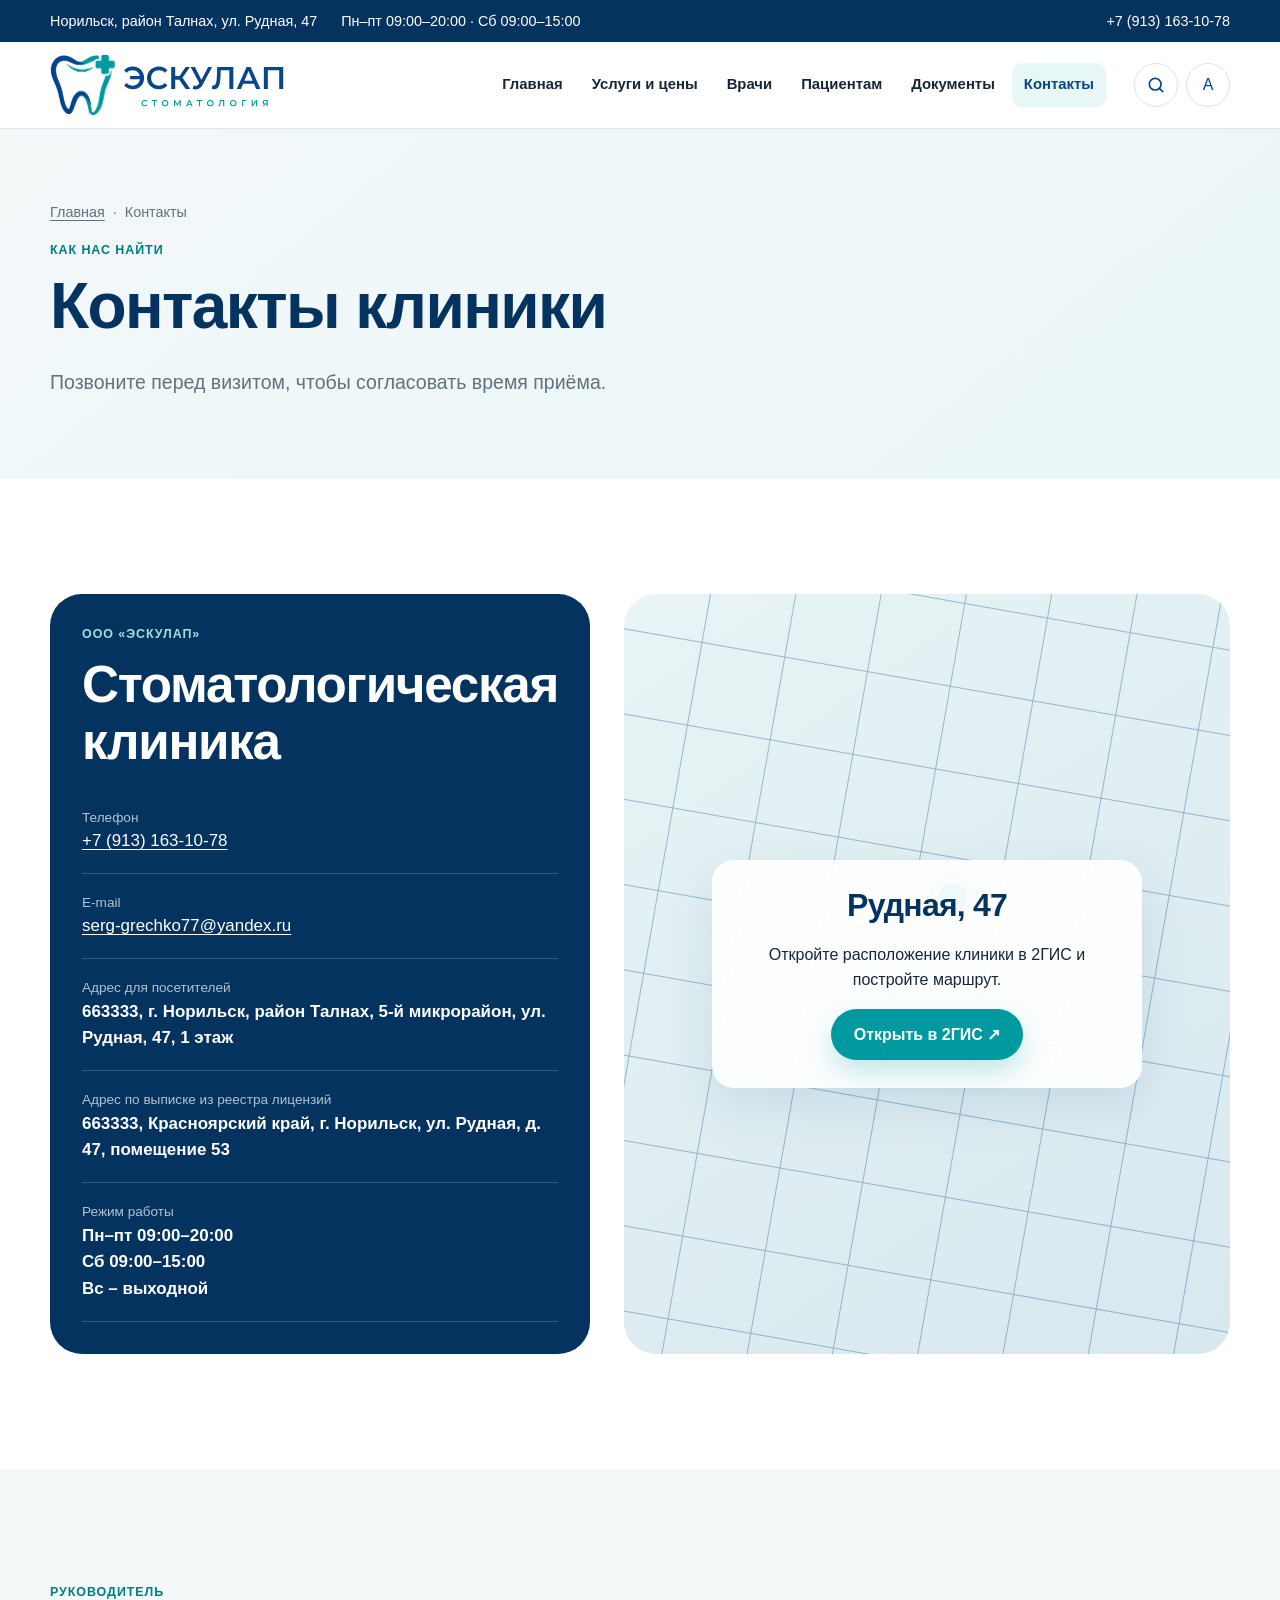
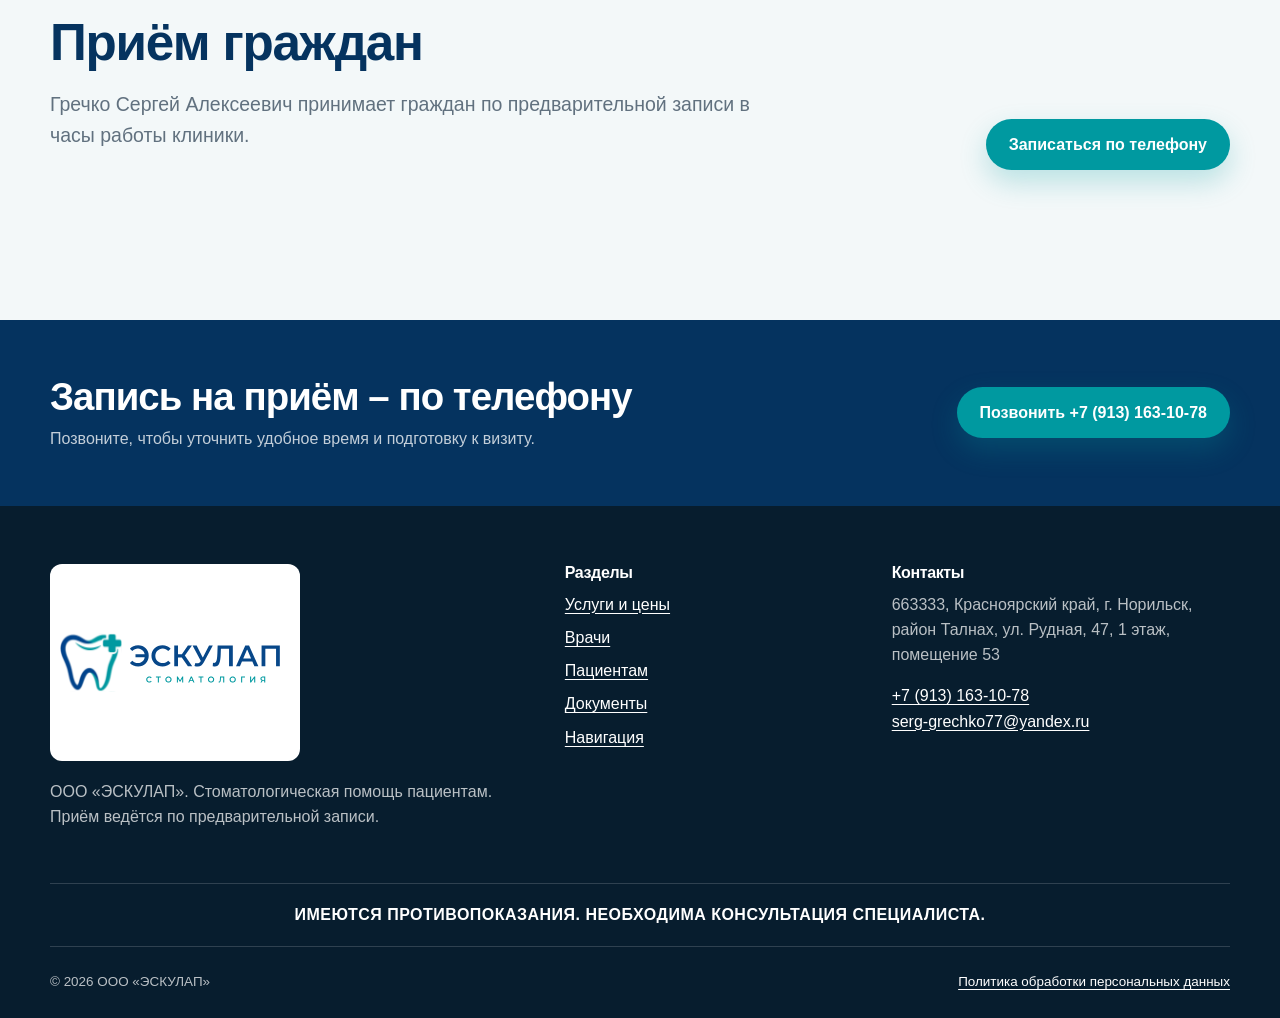
==== contacts/index.html @ ebbd6f12 "New update" ====
<!doctype html>
<html lang="ru">
<head>
  <meta charset="utf-8"><meta name="viewport" content="width=device-width, initial-scale=1, viewport-fit=cover"><meta name="description" content="Контакты стоматологии «Эскулап» в Талнахе: Норильск, улица Рудная, 47. Телефон +7 (913) 163-10-78."><meta name="theme-color" content="#074789"><title>Контакты – стоматология «Эскулап»</title>
  <base href="../">
  <link rel="icon" href="media/favicon.svg?v=20261101-1" type="image/svg+xml">
  <link rel="stylesheet" href="assets/css/styles.css?v=20261115-4"><script src="assets/js/shell.js?v=20261115-2" defer></script><script src="assets/js/main.js?v=20261115-1" defer></script>
</head>
<body><div data-site-header></div><main id="main">
  <section class="page-hero"><div class="container"><nav class="breadcrumbs" aria-label="Хлебные крошки"><a href="./">Главная</a><span>·</span><span>Контакты</span></nav><p class="eyebrow">Как нас найти</p><h1>Контакты клиники</h1><p class="lead">Позвоните перед визитом, чтобы согласовать время приёма.</p></div></section>
  <section class="section"><div class="container contact-grid">
    <div class="contact-panel"><p class="eyebrow" style="color:#9de1df">ООО «ЭСКУЛАП»</p><h2>Стоматологическая клиника</h2><ul class="contact-list"><li><span>Телефон</span><a data-phone href="tel:+79131631078">+7 (913) 163-10-78</a></li><li><span>E-mail</span><a href="mailto:serg-grechko77@yandex.ru">serg-grechko77@yandex.ru</a></li><li><span>Адрес для посетителей</span><strong>663333, г. Норильск, район Талнах, 5-й микрорайон, ул. Рудная, 47, 1 этаж</strong></li><li><span>Адрес по выписке из реестра лицензий</span><strong>663333, Красноярский край, г. Норильск, ул. Рудная, д. 47, помещение 53</strong></li><li><span>Режим работы</span><strong>Пн–пт 09:00–20:00<br>Сб 09:00–15:00<br>Вс – выходной</strong></li></ul></div>
    <div class="map-card"><div class="map-card__content"><h2 style="font-size:2rem">Рудная, 47</h2><p>Откройте расположение клиники в 2ГИС и постройте маршрут.</p><div class="map-actions"><a class="button button--primary" href="https://go.2gis.com/IZ2tV" target="_blank" rel="noopener">Открыть в 2ГИС ↗</a></div></div></div>
  </div></section>
  <section class="section section--soft"><div class="container"><div class="section-heading"><div><p class="eyebrow">Руководитель</p><h2>Приём граждан</h2><p class="lead">Гречко Сергей Алексеевич принимает граждан по предварительной записи в часы работы клиники.</p></div><a class="button button--primary" data-phone href="tel:+79131631078">Записаться по телефону</a></div></div></section>
</main><div data-site-footer></div></body></html>
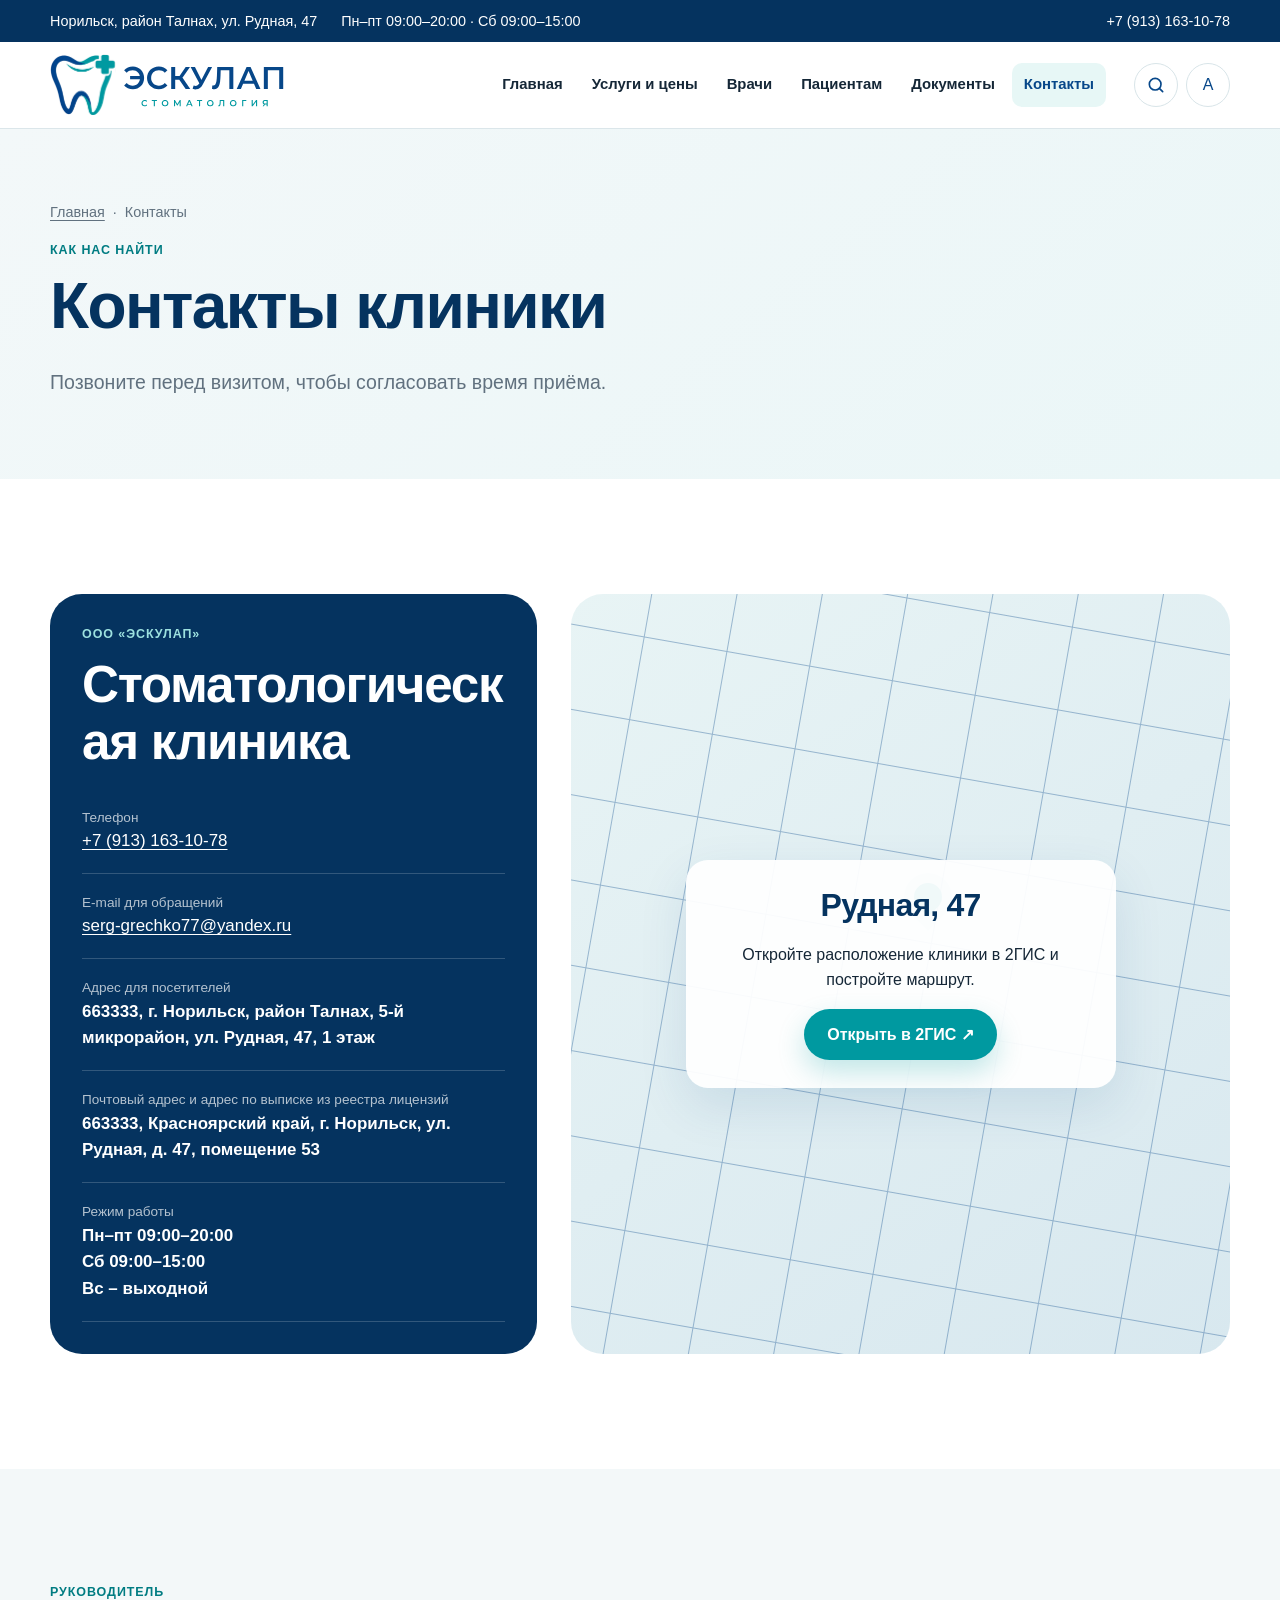
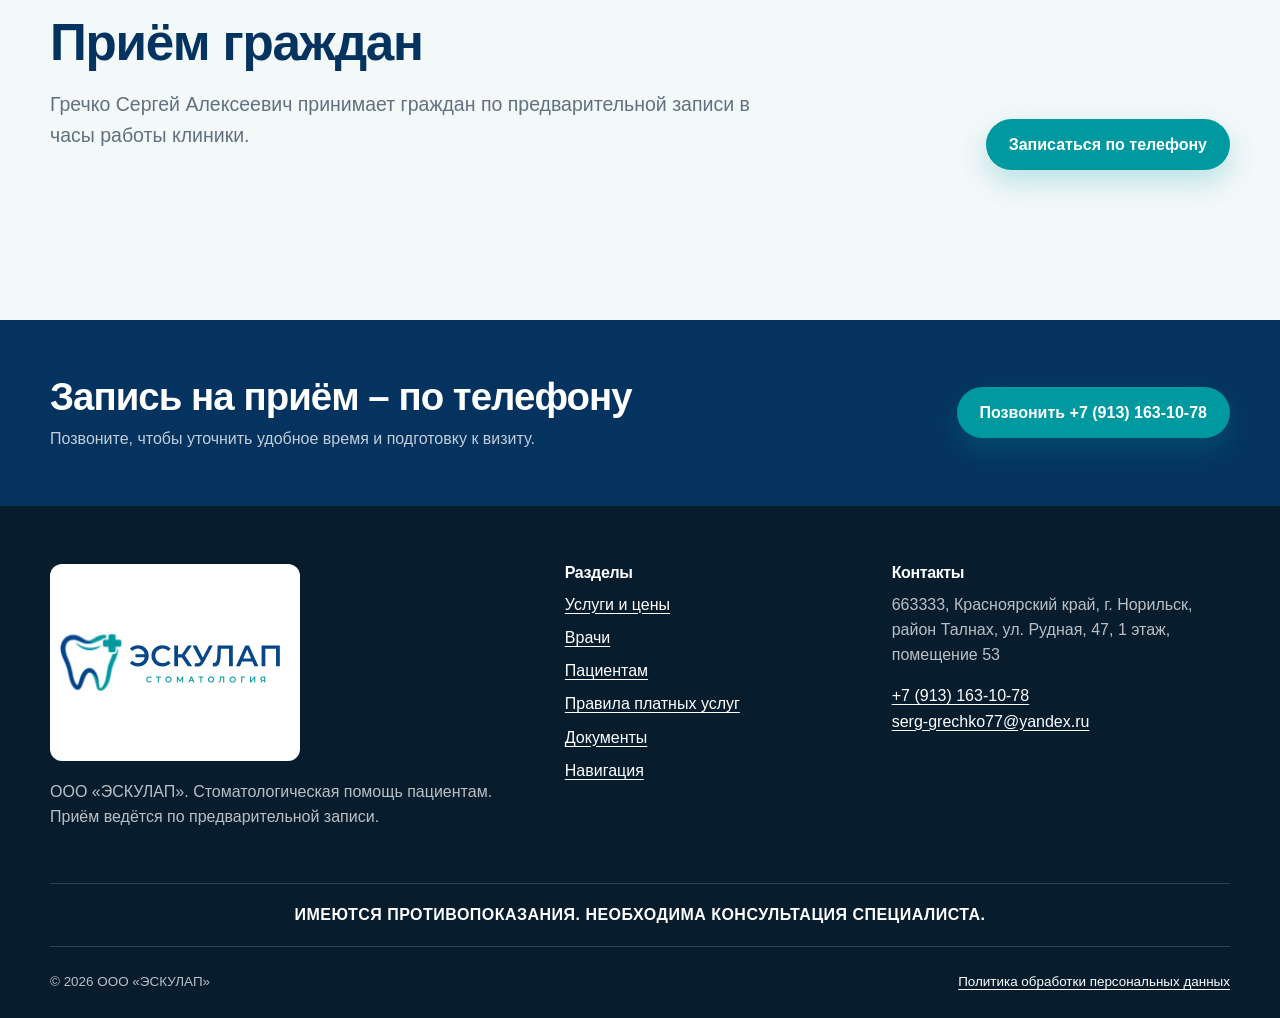
==== commit 6461ecf7: "New update" ====
--- a/contacts/index.html
+++ b/contacts/index.html
@@ -4,12 +4,12 @@
   <meta charset="utf-8"><meta name="viewport" content="width=device-width, initial-scale=1, viewport-fit=cover"><meta name="description" content="Контакты стоматологии «Эскулап» в Талнахе: Норильск, улица Рудная, 47. Телефон +7 (913) 163-10-78."><meta name="theme-color" content="#074789"><title>Контакты – стоматология «Эскулап»</title>
   <base href="../">
   <link rel="icon" href="media/favicon.svg?v=20261101-1" type="image/svg+xml">
-  <link rel="stylesheet" href="assets/css/styles.css?v=20261115-4"><script src="assets/js/shell.js?v=20261115-2" defer></script><script src="assets/js/main.js?v=20261115-1" defer></script>
+  <link rel="stylesheet" href="assets/css/styles.css?v=20261115-7"><script src="assets/js/shell.js?v=20261115-3" defer></script><script src="assets/js/main.js?v=20261115-2" defer></script>
 </head>
 <body><div data-site-header></div><main id="main">
   <section class="page-hero"><div class="container"><nav class="breadcrumbs" aria-label="Хлебные крошки"><a href="./">Главная</a><span>·</span><span>Контакты</span></nav><p class="eyebrow">Как нас найти</p><h1>Контакты клиники</h1><p class="lead">Позвоните перед визитом, чтобы согласовать время приёма.</p></div></section>
   <section class="section"><div class="container contact-grid">
-    <div class="contact-panel"><p class="eyebrow" style="color:#9de1df">ООО «ЭСКУЛАП»</p><h2>Стоматологическая клиника</h2><ul class="contact-list"><li><span>Телефон</span><a data-phone href="tel:+79131631078">+7 (913) 163-10-78</a></li><li><span>E-mail</span><a href="mailto:serg-grechko77@yandex.ru">serg-grechko77@yandex.ru</a></li><li><span>Адрес для посетителей</span><strong>663333, г. Норильск, район Талнах, 5-й микрорайон, ул. Рудная, 47, 1 этаж</strong></li><li><span>Адрес по выписке из реестра лицензий</span><strong>663333, Красноярский край, г. Норильск, ул. Рудная, д. 47, помещение 53</strong></li><li><span>Режим работы</span><strong>Пн–пт 09:00–20:00<br>Сб 09:00–15:00<br>Вс – выходной</strong></li></ul></div>
+    <div class="contact-panel"><p class="eyebrow" style="color:#9de1df">ООО «ЭСКУЛАП»</p><h2>Стоматологическая клиника</h2><ul class="contact-list"><li><span>Телефон</span><a data-phone href="tel:+79131631078">+7 (913) 163-10-78</a></li><li><span>E-mail для обращений</span><a href="mailto:serg-grechko77@yandex.ru">serg-grechko77@yandex.ru</a></li><li><span>Адрес для посетителей</span><strong>663333, г. Норильск, район Талнах, 5-й микрорайон, ул. Рудная, 47, 1 этаж</strong></li><li><span>Почтовый адрес и адрес по выписке из реестра лицензий</span><strong>663333, Красноярский край, г. Норильск, ул. Рудная, д. 47, помещение 53</strong></li><li><span>Режим работы</span><strong>Пн–пт 09:00–20:00<br>Сб 09:00–15:00<br>Вс – выходной</strong></li></ul></div>
     <div class="map-card"><div class="map-card__content"><h2 style="font-size:2rem">Рудная, 47</h2><p>Откройте расположение клиники в 2ГИС и постройте маршрут.</p><div class="map-actions"><a class="button button--primary" href="https://go.2gis.com/IZ2tV" target="_blank" rel="noopener">Открыть в 2ГИС ↗</a></div></div></div>
   </div></section>
   <section class="section section--soft"><div class="container"><div class="section-heading"><div><p class="eyebrow">Руководитель</p><h2>Приём граждан</h2><p class="lead">Гречко Сергей Алексеевич принимает граждан по предварительной записи в часы работы клиники.</p></div><a class="button button--primary" data-phone href="tel:+79131631078">Записаться по телефону</a></div></div></section>
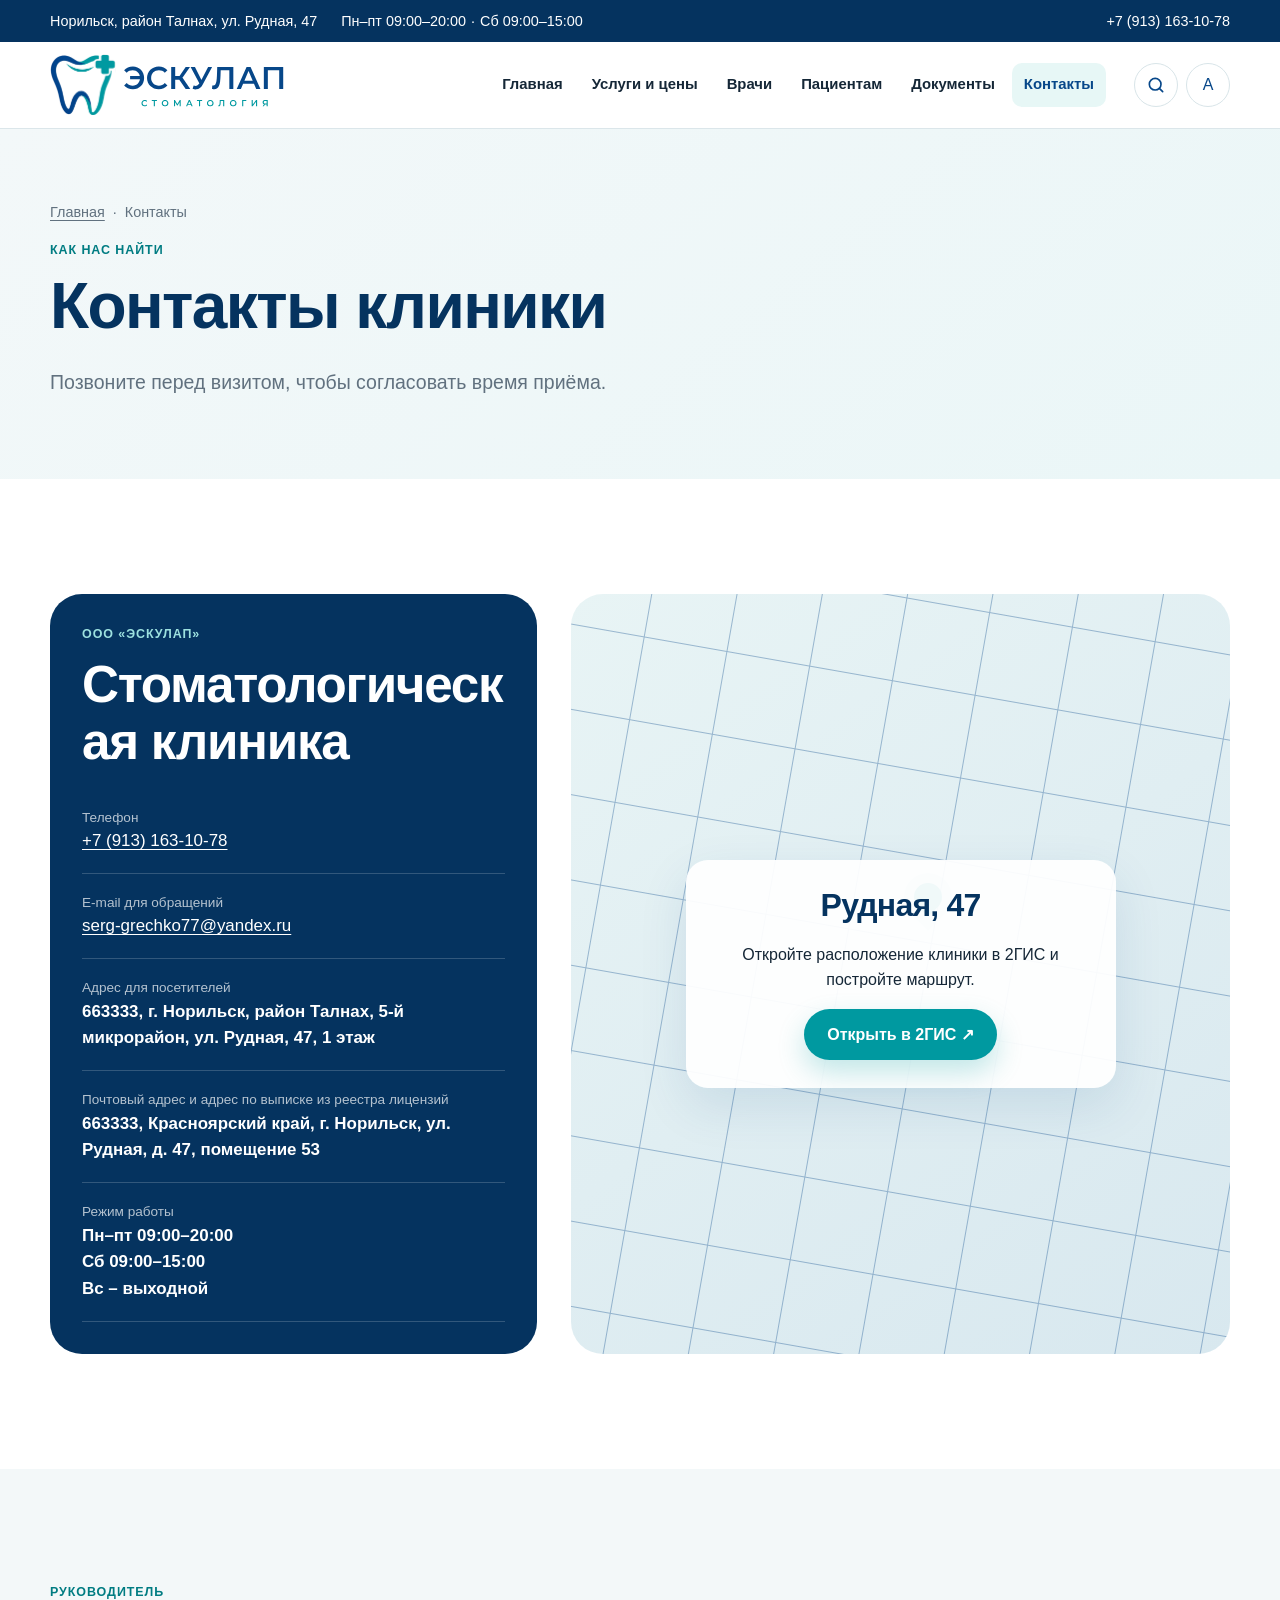
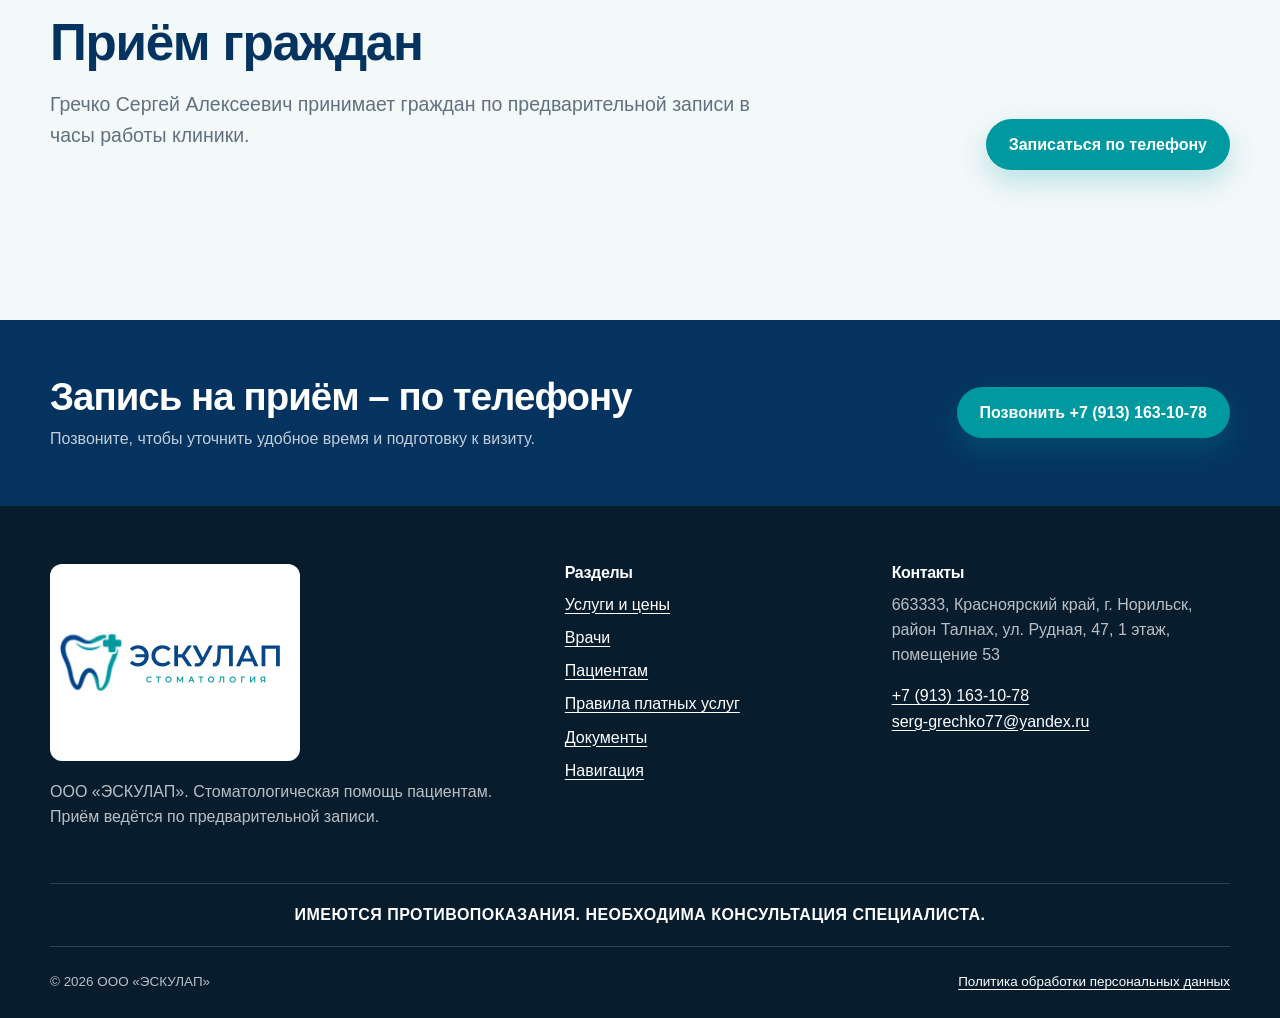
==== commit 6b65cb0e: "New update" ====
--- a/contacts/index.html
+++ b/contacts/index.html
@@ -4,7 +4,7 @@
   <meta charset="utf-8"><meta name="viewport" content="width=device-width, initial-scale=1, viewport-fit=cover"><meta name="description" content="Контакты стоматологии «Эскулап» в Талнахе: Норильск, улица Рудная, 47. Телефон +7 (913) 163-10-78."><meta name="theme-color" content="#074789"><title>Контакты – стоматология «Эскулап»</title>
   <base href="../">
   <link rel="icon" href="media/favicon.svg?v=20261101-1" type="image/svg+xml">
-  <link rel="stylesheet" href="assets/css/styles.css?v=20261115-7"><script src="assets/js/shell.js?v=20261115-3" defer></script><script src="assets/js/main.js?v=20261115-2" defer></script>
+  <link rel="stylesheet" href="assets/css/styles.css?v=20261116-13"><script src="assets/js/shell.js?v=20261116-4" defer></script><script src="assets/js/main.js?v=20261116-3" defer></script>
 </head>
 <body><div data-site-header></div><main id="main">
   <section class="page-hero"><div class="container"><nav class="breadcrumbs" aria-label="Хлебные крошки"><a href="./">Главная</a><span>·</span><span>Контакты</span></nav><p class="eyebrow">Как нас найти</p><h1>Контакты клиники</h1><p class="lead">Позвоните перед визитом, чтобы согласовать время приёма.</p></div></section>
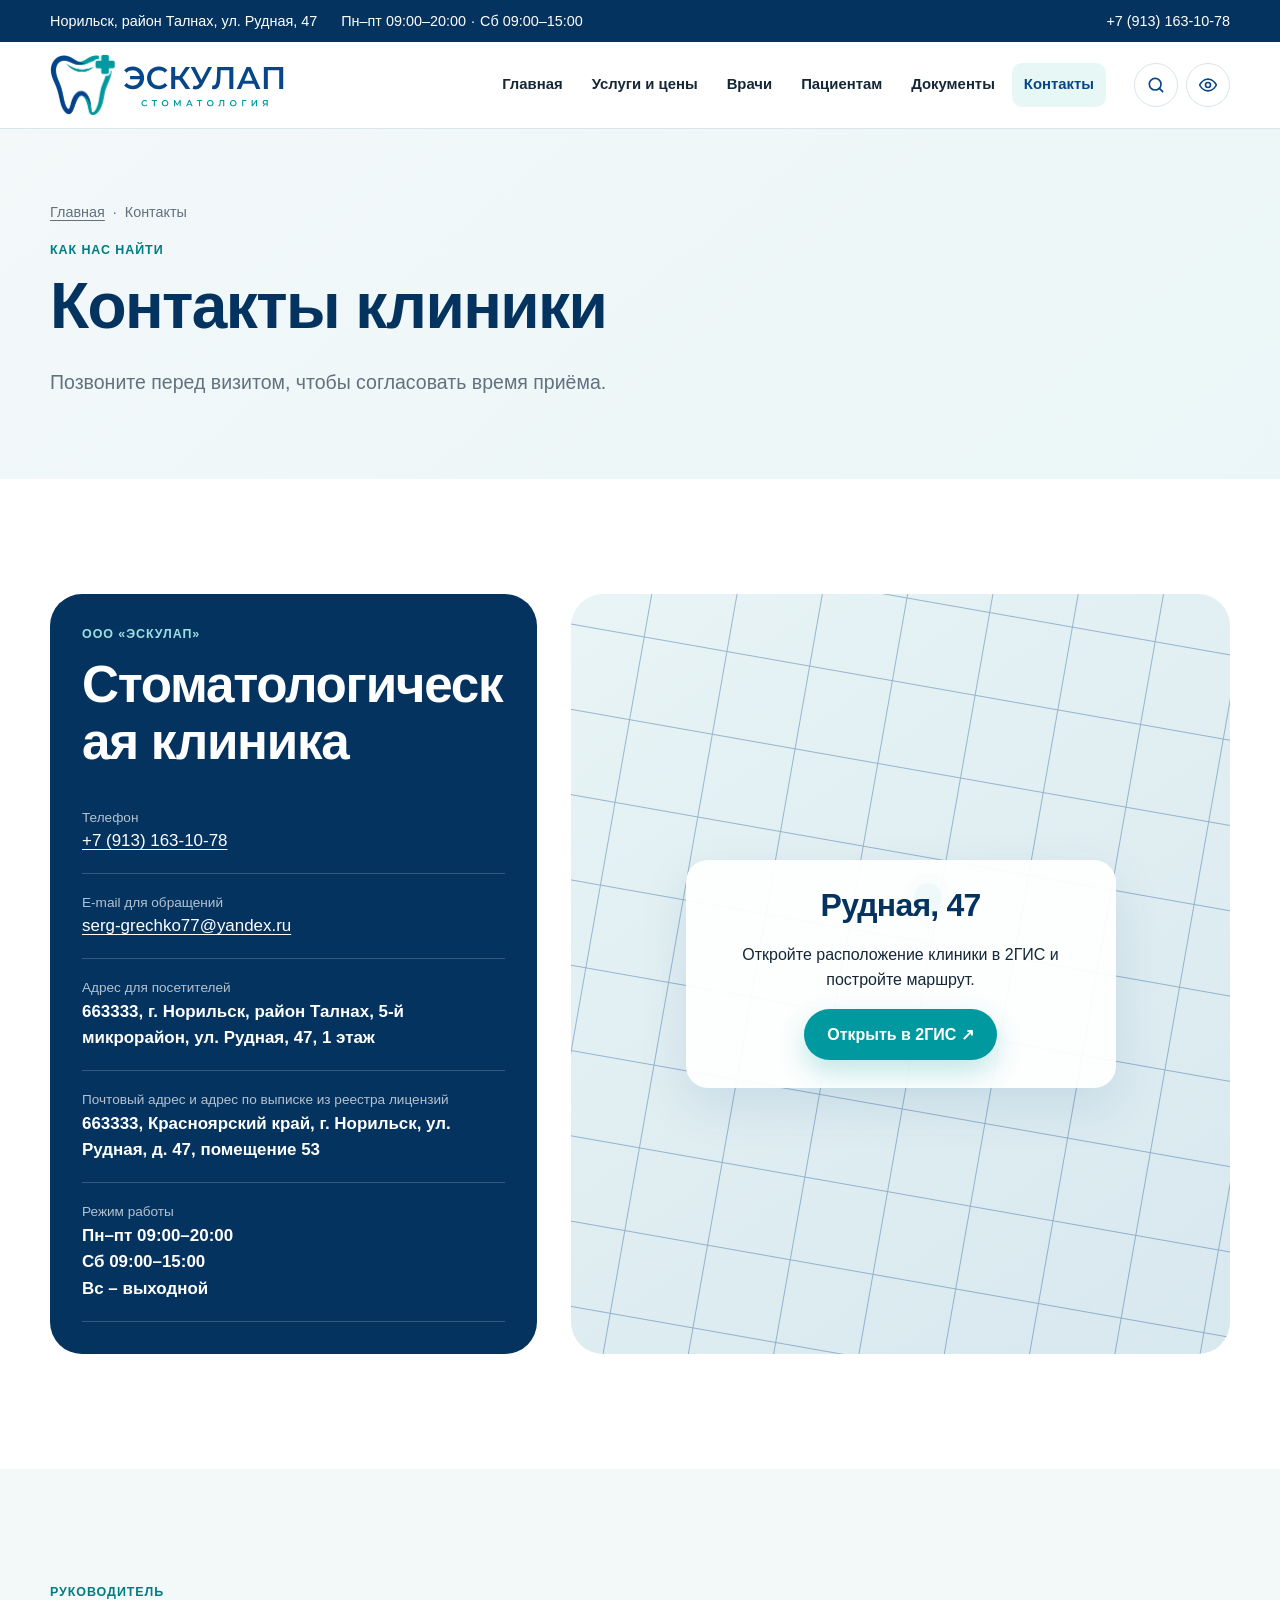
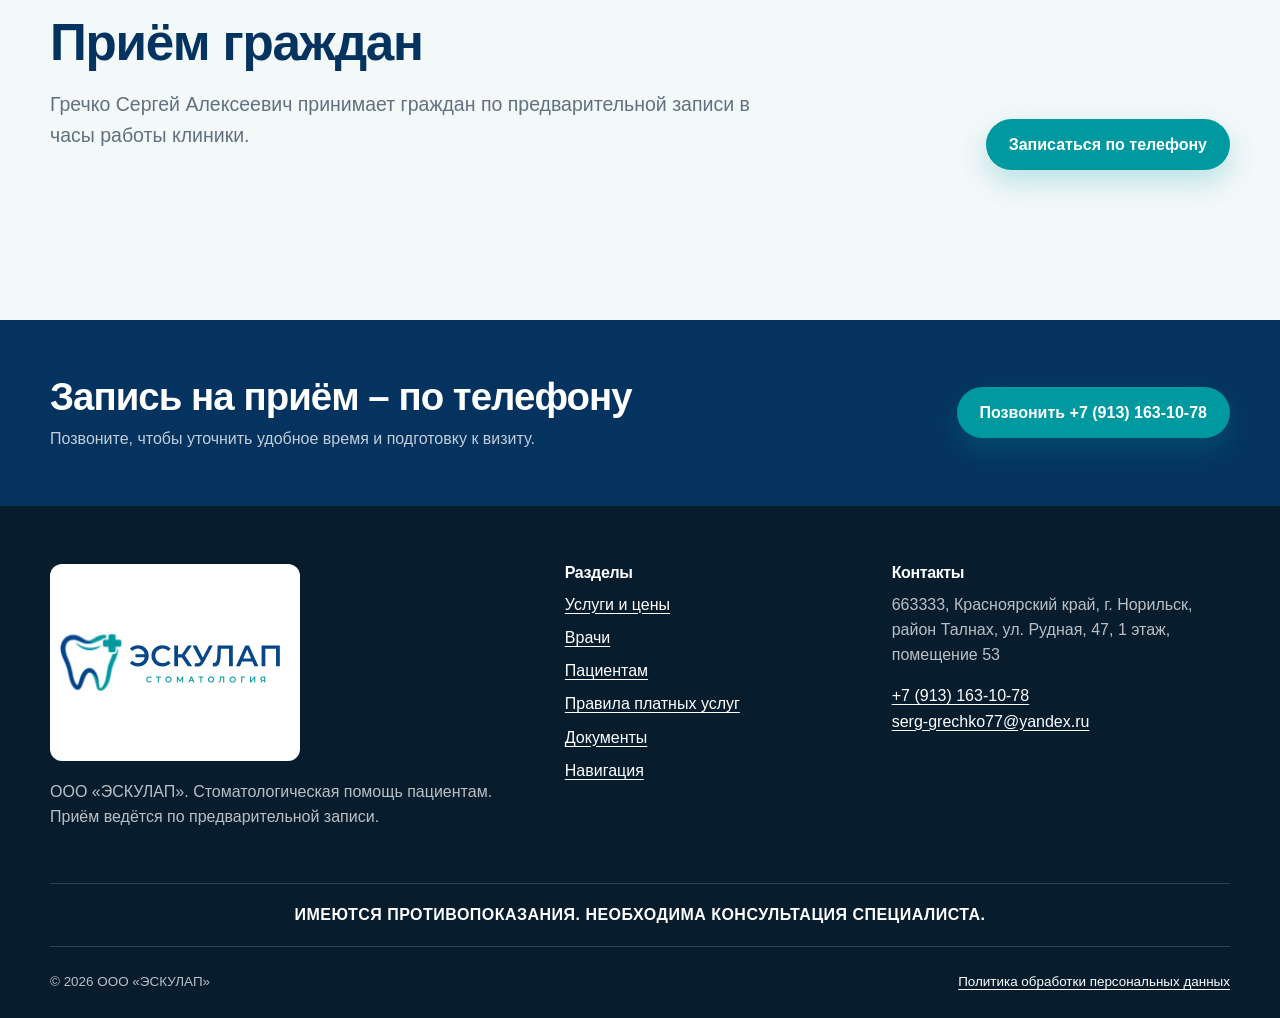
==== commit 57623259: "New update" ====
--- a/contacts/index.html
+++ b/contacts/index.html
@@ -1,16 +1,117 @@
 <!doctype html>
 <html lang="ru">
-<head>
-  <meta charset="utf-8"><meta name="viewport" content="width=device-width, initial-scale=1, viewport-fit=cover"><meta name="description" content="Контакты стоматологии «Эскулап» в Талнахе: Норильск, улица Рудная, 47. Телефон +7 (913) 163-10-78."><meta name="theme-color" content="#074789"><title>Контакты – стоматология «Эскулап»</title>
-  <base href="../">
-  <link rel="icon" href="media/favicon.svg?v=20261101-1" type="image/svg+xml">
-  <link rel="stylesheet" href="assets/css/styles.css?v=20261116-13"><script src="assets/js/shell.js?v=20261116-4" defer></script><script src="assets/js/main.js?v=20261116-3" defer></script>
-</head>
-<body><div data-site-header></div><main id="main">
-  <section class="page-hero"><div class="container"><nav class="breadcrumbs" aria-label="Хлебные крошки"><a href="./">Главная</a><span>·</span><span>Контакты</span></nav><p class="eyebrow">Как нас найти</p><h1>Контакты клиники</h1><p class="lead">Позвоните перед визитом, чтобы согласовать время приёма.</p></div></section>
-  <section class="section"><div class="container contact-grid">
-    <div class="contact-panel"><p class="eyebrow" style="color:#9de1df">ООО «ЭСКУЛАП»</p><h2>Стоматологическая клиника</h2><ul class="contact-list"><li><span>Телефон</span><a data-phone href="tel:+79131631078">+7 (913) 163-10-78</a></li><li><span>E-mail для обращений</span><a href="mailto:serg-grechko77@yandex.ru">serg-grechko77@yandex.ru</a></li><li><span>Адрес для посетителей</span><strong>663333, г. Норильск, район Талнах, 5-й микрорайон, ул. Рудная, 47, 1 этаж</strong></li><li><span>Почтовый адрес и адрес по выписке из реестра лицензий</span><strong>663333, Красноярский край, г. Норильск, ул. Рудная, д. 47, помещение 53</strong></li><li><span>Режим работы</span><strong>Пн–пт 09:00–20:00<br>Сб 09:00–15:00<br>Вс – выходной</strong></li></ul></div>
-    <div class="map-card"><div class="map-card__content"><h2 style="font-size:2rem">Рудная, 47</h2><p>Откройте расположение клиники в 2ГИС и постройте маршрут.</p><div class="map-actions"><a class="button button--primary" href="https://go.2gis.com/IZ2tV" target="_blank" rel="noopener">Открыть в 2ГИС ↗</a></div></div></div>
-  </div></section>
-  <section class="section section--soft"><div class="container"><div class="section-heading"><div><p class="eyebrow">Руководитель</p><h2>Приём граждан</h2><p class="lead">Гречко Сергей Алексеевич принимает граждан по предварительной записи в часы работы клиники.</p></div><a class="button button--primary" data-phone href="tel:+79131631078">Записаться по телефону</a></div></div></section>
-</main><div data-site-footer></div></body></html>
+  <head>
+    <meta charset="utf-8" />
+    <meta
+      name="viewport"
+      content="width=device-width, initial-scale=1, viewport-fit=cover"
+    />
+    <meta
+      name="description"
+      content="Контакты стоматологии «Эскулап» в Талнахе: Норильск, улица Рудная, 47. Телефон +7 (913) 163-10-78."
+    />
+    <meta name="theme-color" content="#074789" />
+    <title>Контакты – стоматология «Эскулап»</title>
+    <base href="../" />
+    <link
+      rel="icon"
+      href="media/favicon.svg?v=20261101-1"
+      type="image/svg+xml"
+    />
+    <link rel="stylesheet" href="assets/css/styles.css?v=20261117-16" />
+    <script src="assets/js/shell.js?v=20261117-6" defer></script>
+    <script src="assets/js/main.js?v=20261117-4" defer></script>
+  </head>
+  <body>
+    <div data-site-header></div>
+    <main id="main">
+      <section class="page-hero">
+        <div class="container">
+          <nav class="breadcrumbs" aria-label="Хлебные крошки">
+            <a href="./">Главная</a><span>·</span><span>Контакты</span>
+          </nav>
+          <p class="eyebrow">Как нас найти</p>
+          <h1>Контакты клиники</h1>
+          <p class="lead">
+            Позвоните перед визитом, чтобы согласовать время приёма.
+          </p>
+        </div>
+      </section>
+      <section class="section">
+        <div class="container contact-grid">
+          <div class="contact-panel">
+            <p class="eyebrow eyebrow--light">ООО «ЭСКУЛАП»</p>
+            <h2>Стоматологическая клиника</h2>
+            <ul class="contact-list">
+              <li>
+                <span>Телефон</span
+                ><a data-phone href="tel:+79131631078">+7 (913) 163-10-78</a>
+              </li>
+              <li>
+                <span>E-mail для обращений</span
+                ><a href="mailto:serg-grechko77@yandex.ru"
+                  >serg-grechko77@yandex.ru</a
+                >
+              </li>
+              <li>
+                <span>Адрес для посетителей</span
+                ><strong
+                  >663333, г. Норильск, район Талнах, 5-й микрорайон, ул.
+                  Рудная, 47, 1 этаж</strong
+                >
+              </li>
+              <li>
+                <span
+                  >Почтовый адрес и адрес по выписке из реестра лицензий</span
+                ><strong
+                  >663333, Красноярский край, г. Норильск, ул. Рудная, д. 47,
+                  помещение 53</strong
+                >
+              </li>
+              <li>
+                <span>Режим работы</span
+                ><strong
+                  >Пн–пт 09:00–20:00<br />Сб 09:00–15:00<br />Вс –
+                  выходной</strong
+                >
+              </li>
+            </ul>
+          </div>
+          <div class="map-card">
+            <div class="map-card__content">
+              <h2 class="heading-medium">Рудная, 47</h2>
+              <p>Откройте расположение клиники в 2ГИС и постройте маршрут.</p>
+              <div class="map-actions">
+                <a
+                  class="button button--primary"
+                  href="https://go.2gis.com/IZ2tV"
+                  target="_blank"
+                  rel="noopener"
+                  >Открыть в 2ГИС ↗</a
+                >
+              </div>
+            </div>
+          </div>
+        </div>
+      </section>
+      <section class="section section--soft">
+        <div class="container">
+          <div class="section-heading">
+            <div>
+              <p class="eyebrow">Руководитель</p>
+              <h2>Приём граждан</h2>
+              <p class="lead">
+                Гречко Сергей Алексеевич принимает граждан по предварительной
+                записи в часы работы клиники.
+              </p>
+            </div>
+            <a class="button button--primary" data-phone href="tel:+79131631078"
+              >Записаться по телефону</a
+            >
+          </div>
+        </div>
+      </section>
+    </main>
+    <div data-site-footer></div>
+  </body>
+</html>
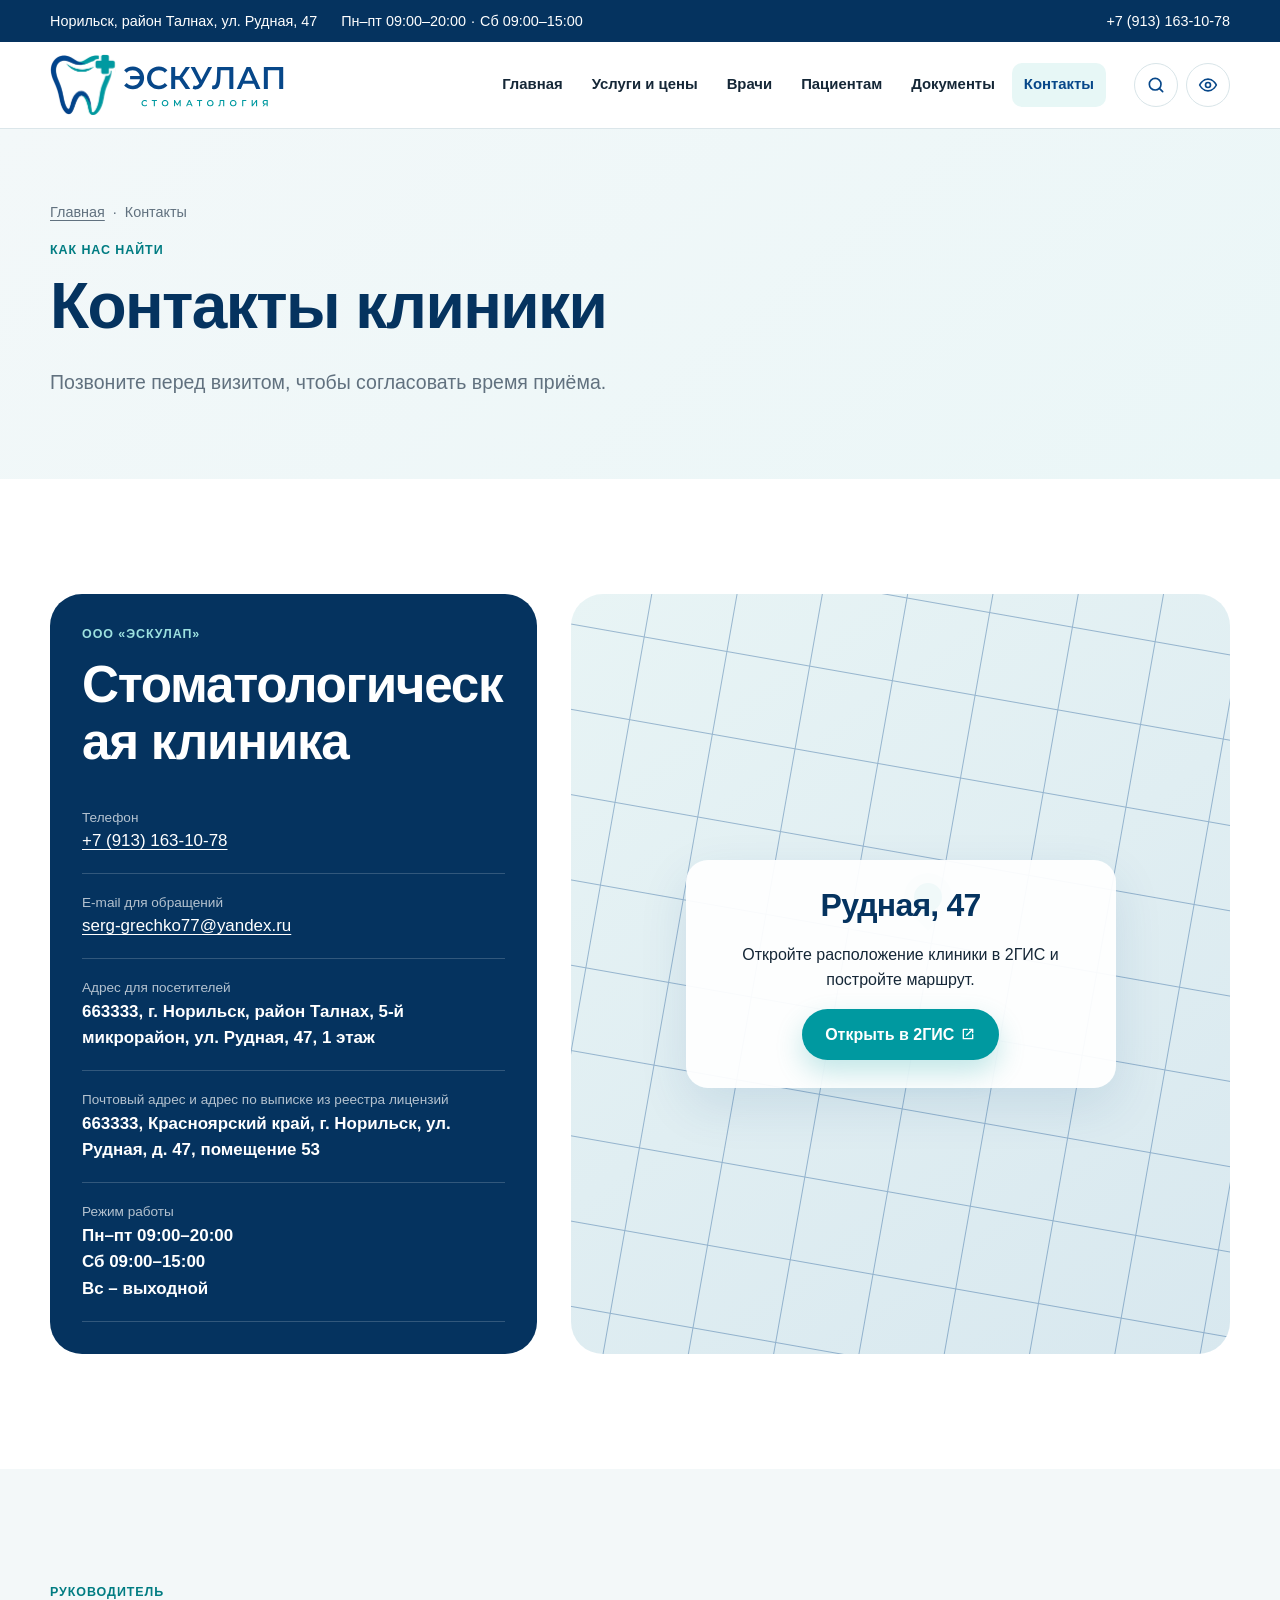
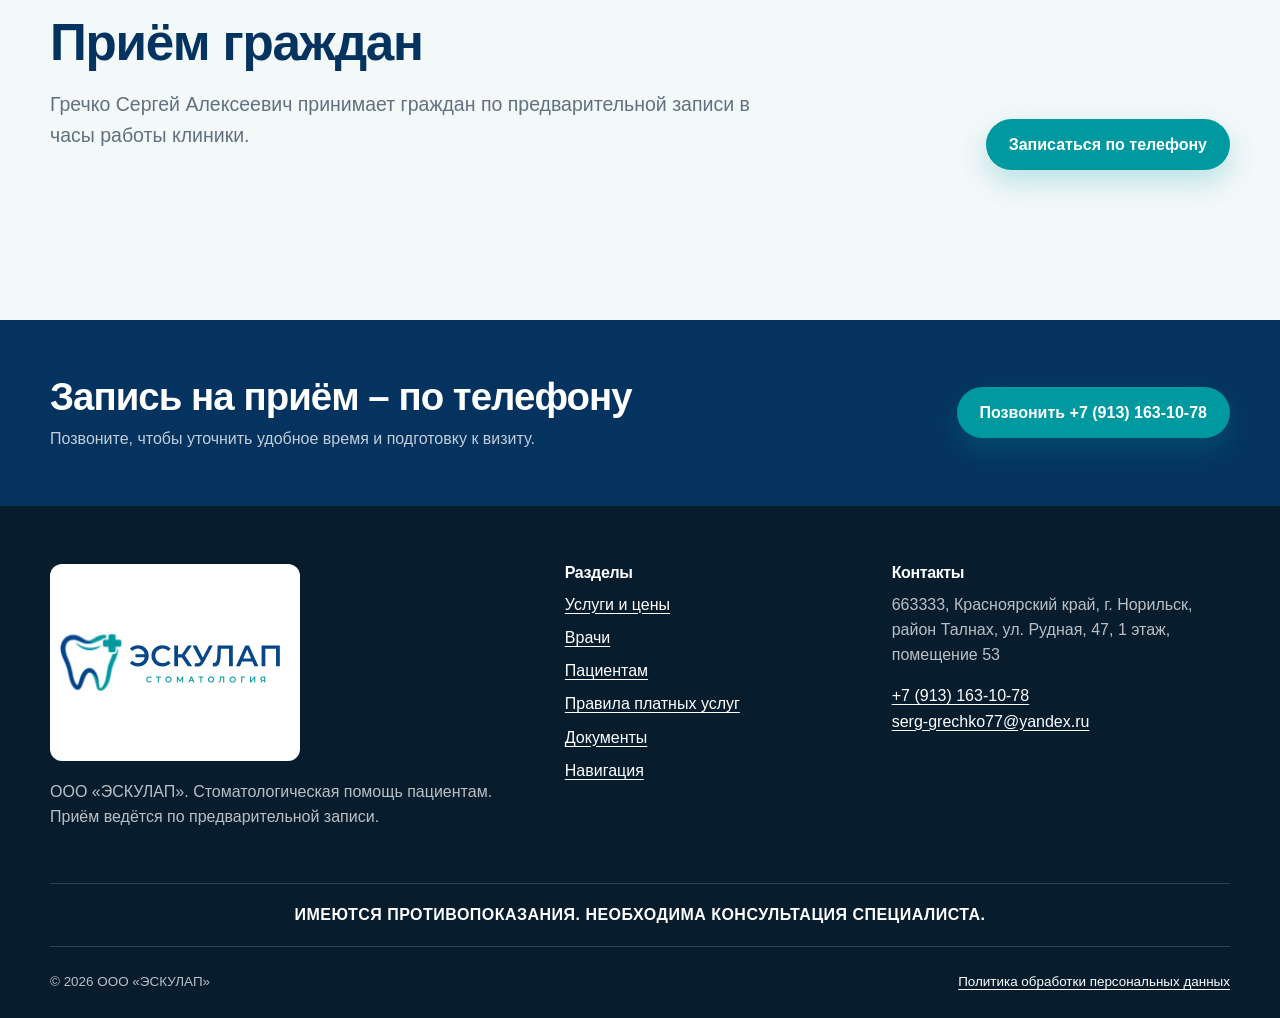
==== commit 947f6a35: "New update" ====
--- a/contacts/index.html
+++ b/contacts/index.html
@@ -12,6 +12,21 @@
     />
     <meta name="theme-color" content="#074789" />
     <title>Контакты – стоматология «Эскулап»</title>
+    <meta property="og:type" content="website" />
+    <meta property="og:locale" content="ru_RU" />
+    <meta property="og:site_name" content="Стоматология «Эскулап»" />
+    <meta property="og:title" content="Контакты – стоматология «Эскулап»" />
+    <meta property="og:description" content="Контакты стоматологии «Эскулап» в Талнахе: Норильск, улица Рудная, 47. Телефон +7 (913) 163-10-78." />
+    <meta property="og:image" content="https://slavyanin2005.github.io/Dentists-Aesculapius-/media/social-preview.png?v=20261117-2" />
+    <meta property="og:image:width" content="1200" />
+    <meta property="og:image:height" content="630" />
+    <meta property="og:image:type" content="image/png" />
+    <meta property="og:image:alt" content="Логотип стоматологии «Эскулап»" />
+    <meta name="twitter:card" content="summary_large_image" />
+    <meta name="twitter:title" content="Контакты – стоматология «Эскулап»" />
+    <meta name="twitter:description" content="Контакты стоматологии «Эскулап» в Талнахе: Норильск, улица Рудная, 47. Телефон +7 (913) 163-10-78." />
+    <meta name="twitter:image" content="https://slavyanin2005.github.io/Dentists-Aesculapius-/media/social-preview.png?v=20261117-2" />
+    <meta name="twitter:image:alt" content="Логотип стоматологии «Эскулап»" />
     <base href="../" />
     <link
       rel="icon"
@@ -87,7 +102,19 @@
                   href="https://go.2gis.com/IZ2tV"
                   target="_blank"
                   rel="noopener"
-                  >Открыть в 2ГИС ↗</a
+                  ><span class="link-icon-tail"
+                    >Открыть в 2ГИС<svg
+                      class="link-icon"
+                      aria-hidden="true"
+                      viewBox="0 0 24 24"
+                      fill="none"
+                      stroke="currentColor"
+                      stroke-width="2"
+                      stroke-linecap="round"
+                      stroke-linejoin="round"
+                    >
+                      <path d="M14 5h5v5M10 14 19 5M19 13v6H5V5h6"></path></svg></span
+                ></a
                 >
               </div>
             </div>
